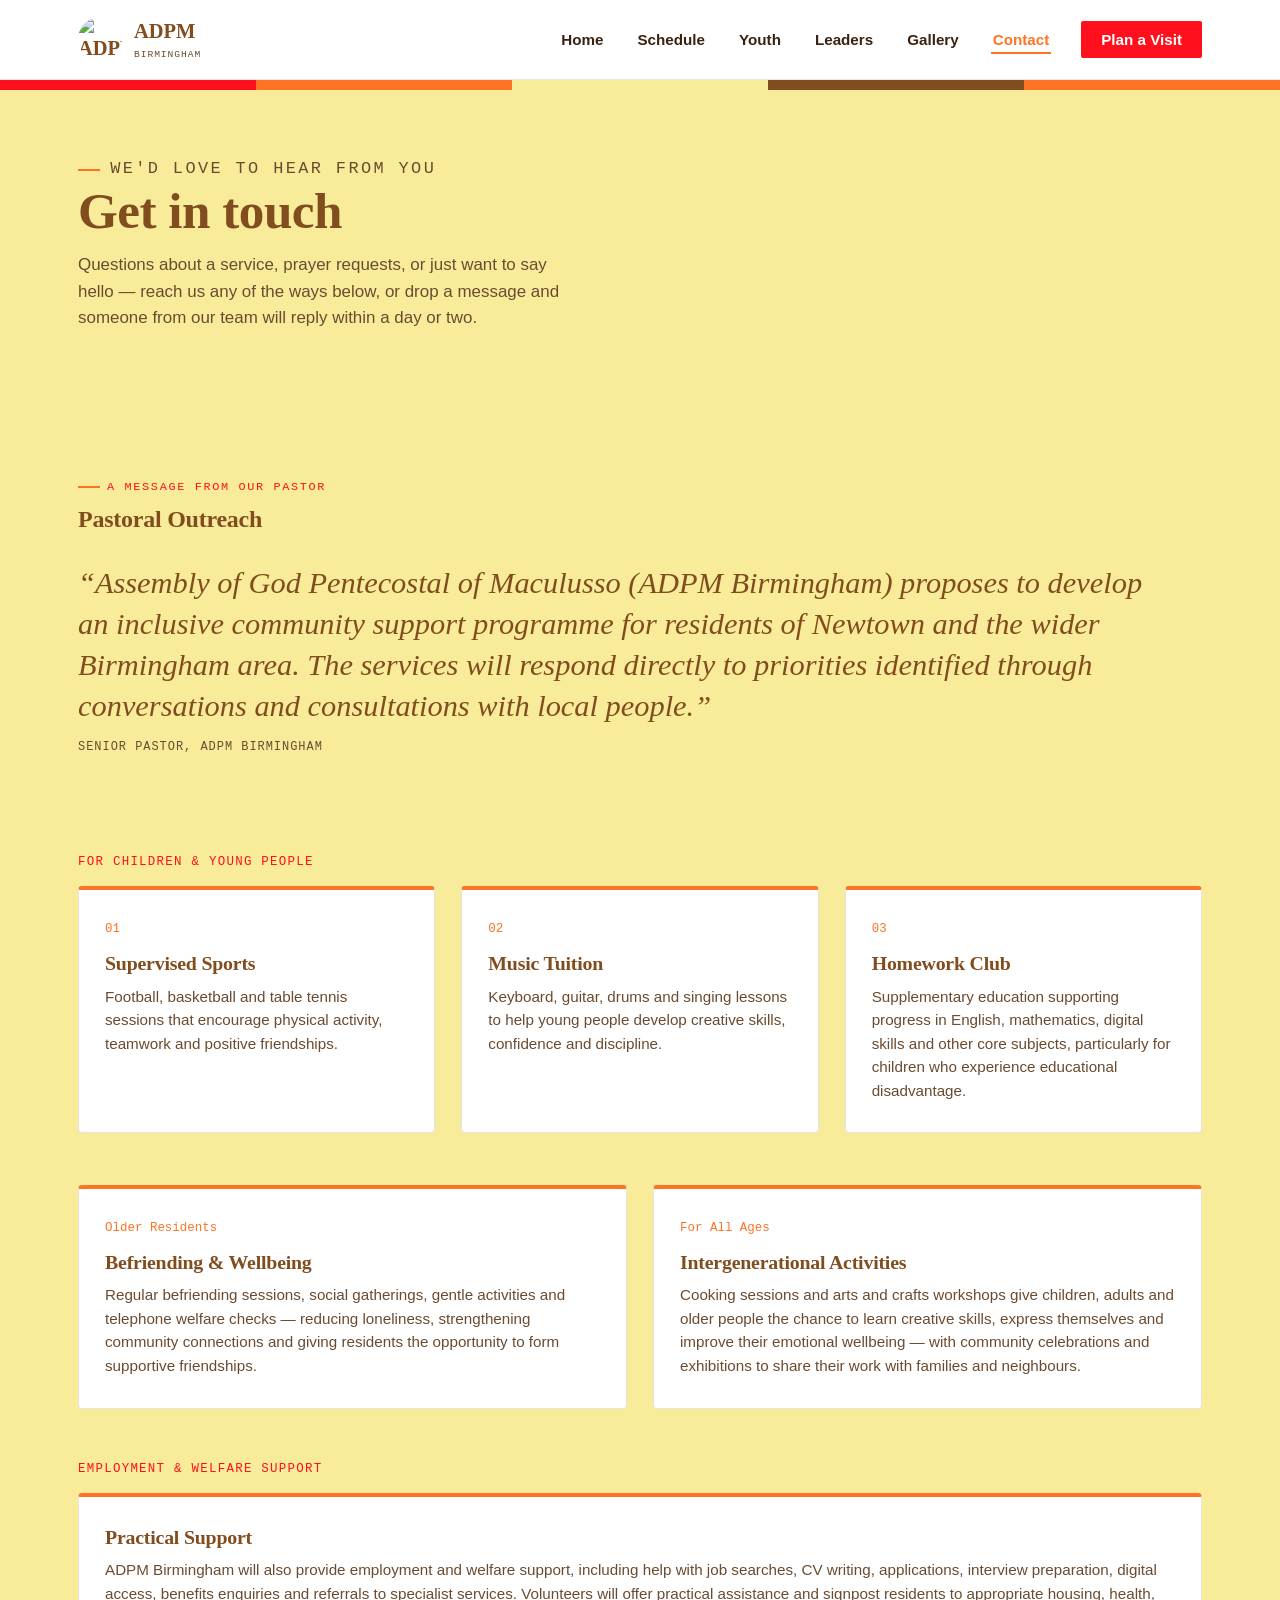
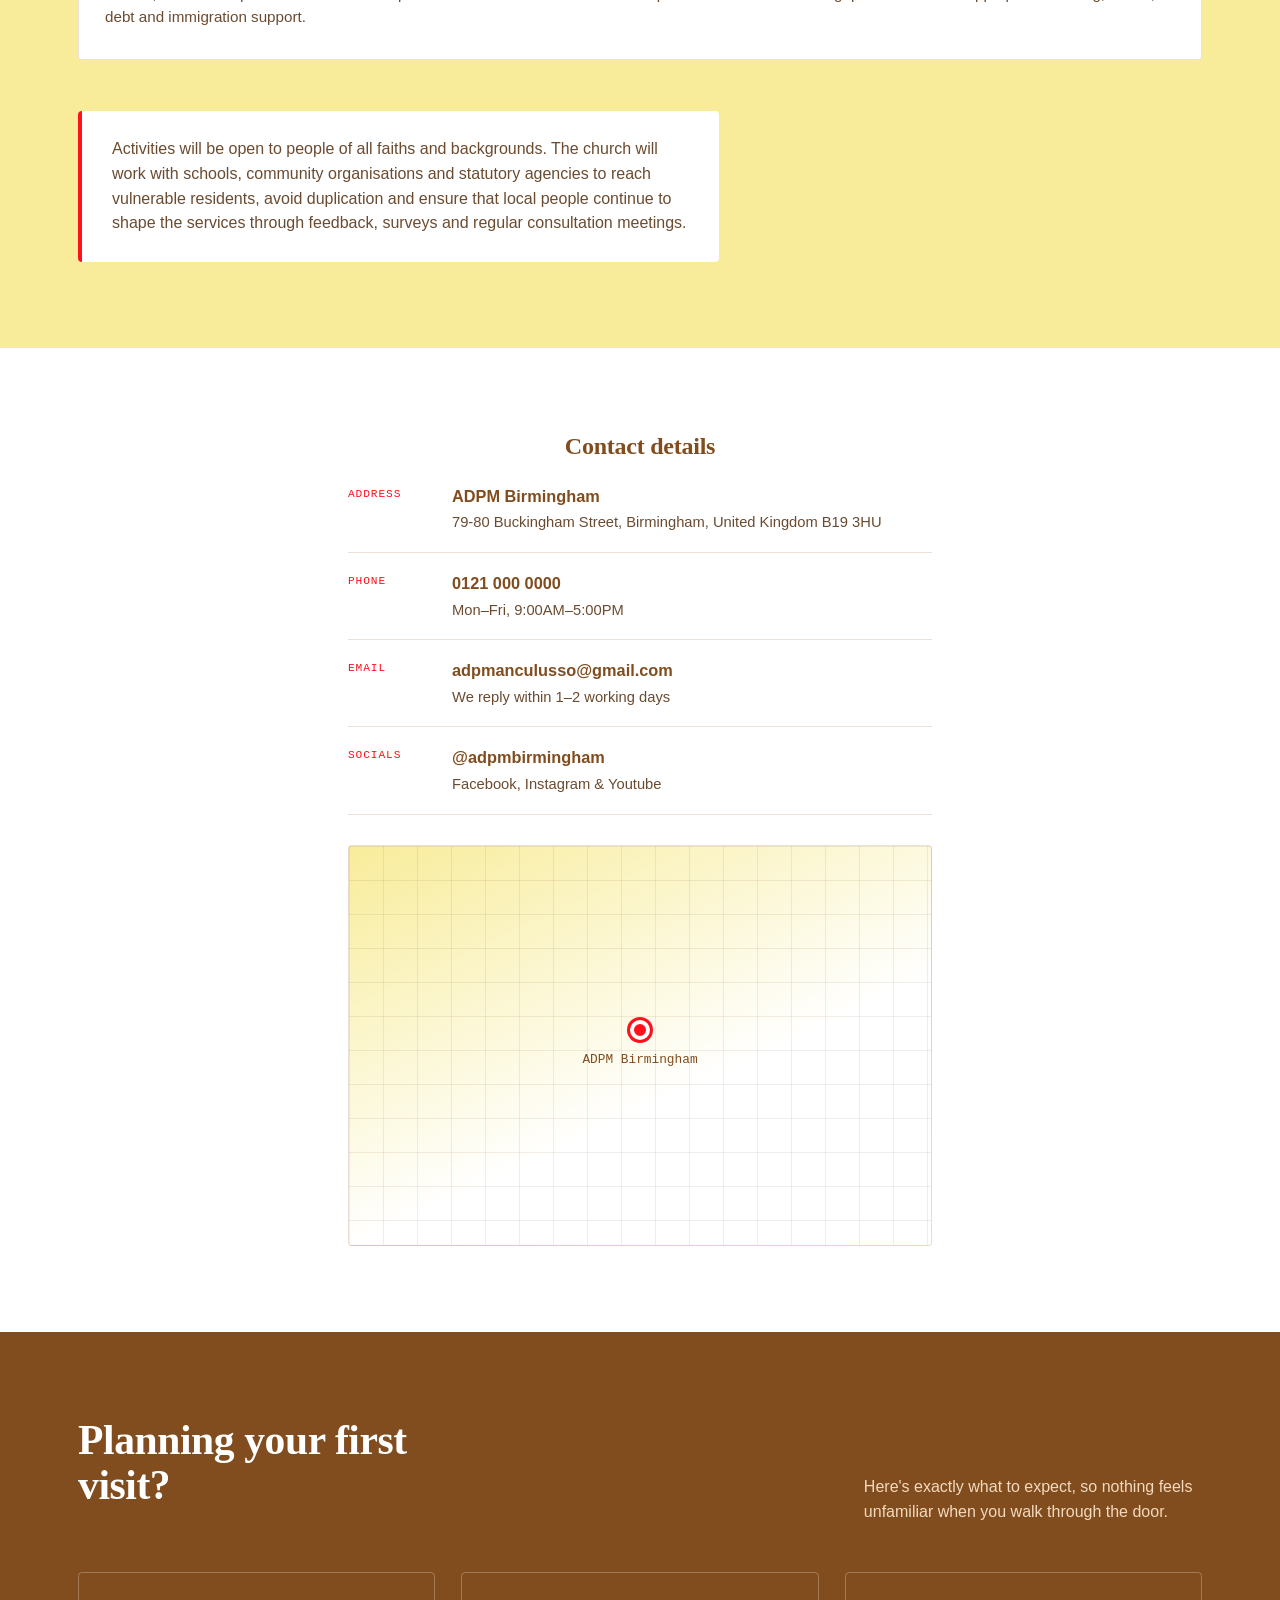
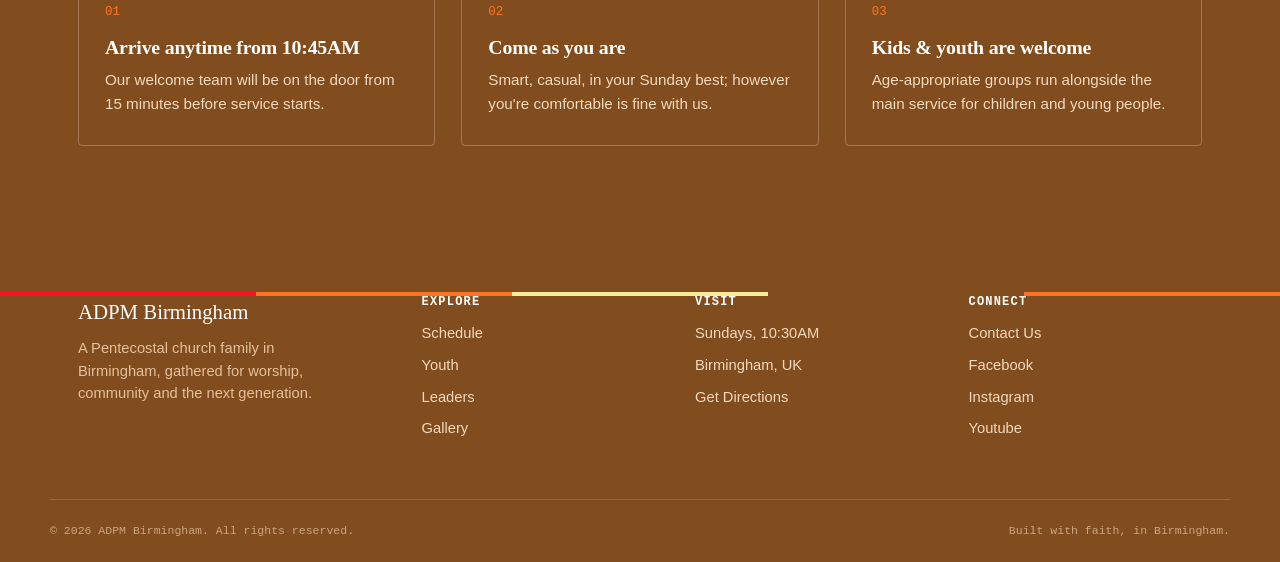
==== html/contact.html @ 6098935a "Add files via upload" ====
<!DOCTYPE html>
<html lang="en">
<head>
<meta charset="UTF-8">
<meta name="viewport" content="width=device-width, initial-scale=1.0">
<meta http-equiv="Content-Security-Policy" content="default-src 'self'; script-src 'self'; style-src 'self' 'unsafe-inline' https://fonts.googleapis.com; font-src 'self' https://fonts.gstatic.com; img-src 'self' data:; connect-src 'self'; object-src 'none'; base-uri 'self'; form-action 'self'; frame-src 'self'; upgrade-insecure-requests">
<meta name="referrer" content="strict-origin-when-cross-origin">
<link rel="icon" type="image/jpeg" href="images/adpm-logo.jpg">
<title>Contact — ADPM Birmingham</title>
<meta name="description" content="Get in touch with ADPM Birmingham, plan your first visit, or find directions to our services.">
<style>
/* ============================================================
   ADPM BIRMINGHAM — shared styles
   Palette: orange #FF7324, cream #F8EC9A, brown #814D1E,
            red #FF101C, white #FFFFFF
   Signature: the "Unity Stripe" — a five-band ribbon standing
   in for a congregation of many threads woven into one.
   ============================================================ */

@import url('https://fonts.googleapis.com/css2?family=Fraunces:ital,opsz,wght@0,9..144,400;0,9..144,500;0,9..144,600;0,9..144,700;0,9..144,900;1,9..144,500&family=Inter:wght@400;500;600;700&family=Space+Mono:wght@400;700&display=swap');

:root{
  --orange:#FF7324;
  --cream:#F8EC9A;
  --brown:#814D1E;
  --red:#FF101C;
  --white:#FFFFFF;

  --ink:#3A2210;              /* body text — brown, softened for reading */
  --ink-soft:#6B4B30;

  --font-display:'Fraunces', Georgia, serif;
  --font-body:'Inter', -apple-system, sans-serif;
  --font-mono:'Space Mono', monospace;

  --radius:2px;
  --container:1180px;
  --stripe-h:10px;
}

*,*::before,*::after{box-sizing:border-box;}
html{scroll-behavior:smooth;}
body{
  margin:0;
  font-family:var(--font-body);
  color:var(--ink);
  background:var(--white);
  -webkit-font-smoothing:antialiased;
  line-height:1.55;
}
img{max-width:100%;display:block;}
a{color:inherit;text-decoration:none;}
h1,h2,h3,h4{
  font-family:var(--font-display);
  color:var(--brown);
  margin:0 0 .4em;
  font-weight:700;
  line-height:1.08;
  letter-spacing:-.01em;
}
p{margin:0 0 1em;}
ul{margin:0;padding:0;list-style:none;}
.container{max-width:var(--container);margin:0 auto;padding:0 28px;}

/* -------- Unity Stripe : the signature element -------- */
.stripe{
  display:flex;
  height:var(--stripe-h);
  width:100%;
}
.stripe span{flex:1;}
.stripe span:nth-child(1){background:var(--red);}
.stripe span:nth-child(2){background:var(--orange);}
.stripe span:nth-child(3){background:var(--cream);}
.stripe span:nth-child(4){background:var(--brown);}
.stripe span:nth-child(5){background:var(--orange);}

.stripe--thin{--stripe-h:4px;}

/* -------- eyebrow / mono labels -------- */
.eyebrow{
  font-family:var(--font-mono);
  text-transform:uppercase;
  letter-spacing:.14em;
  font-size:.74rem;
  color:var(--red);
  display:inline-flex;
  align-items:center;
  gap:.6em;
  margin-bottom:.9em;
}
.eyebrow::before{
  content:'';
  width:22px;height:2px;
  background:var(--orange);
  display:inline-block;
}

/* ==================== HEADER / NAV ==================== */
.site-header{
  position:sticky;top:0;z-index:100;
  background:var(--white);
  border-bottom:1px solid rgba(129,77,30,.14);
}
.nav{
  display:flex;
  align-items:center;
  justify-content:space-between;
  padding:16px 28px;
  max-width:var(--container);
  margin:0 auto;
}
.brand{
  display:flex;
  align-items:center;
  gap:12px;
  font-family:var(--font-display);
  font-weight:700;
  font-size:1.28rem;
  color:var(--brown);
}
.brand-mark{
  width:44px;height:44px;
  border-radius:50%;
  overflow:hidden;
  object-fit:cover;
  flex-shrink:0;
}
.brand small{
  display:block;
  font-family:var(--font-mono);
  font-weight:400;
  font-size:.6rem;
  letter-spacing:.1em;
  color:var(--ink-soft);
  text-transform:uppercase;
}
.nav-links{
  display:flex;
  align-items:center;
  gap:30px;
  font-family:var(--font-body);
  font-weight:600;
  font-size:.95rem;
}
.nav-links a{
  position:relative;
  padding:6px 2px;
  color:var(--ink);
}
.nav-links a::after{
  content:'';
  position:absolute;left:0;bottom:0;
  width:0;height:2px;
  background:var(--orange);
  transition:width .2s ease;
}
.nav-links a:hover::after,
.nav-links a[aria-current="page"]::after{width:100%;}
.nav-links a[aria-current="page"]{color:var(--orange);}
.nav-cta{
  background:var(--red);
  color:var(--white) !important;
  padding:10px 20px !important;
  border-radius:var(--radius);
  font-weight:700 !important;
}
.nav-cta::after{display:none;}
.nav-cta:hover{background:var(--orange);}

.nav-toggle{
  display:none;
  background:none;border:none;cursor:pointer;
  width:40px;height:40px;
  align-items:center;justify-content:center;
}
.nav-toggle span,
.nav-toggle span::before,
.nav-toggle span::after{
  content:'';
  display:block;
  width:22px;height:2px;
  background:var(--brown);
  position:relative;
  transition:.2s;
}
.nav-toggle span::before{position:absolute;top:-7px;}
.nav-toggle span::after{position:absolute;top:7px;}

@media (max-width:860px){
  .nav-toggle{display:flex;}
  .nav-links{
    position:fixed;
    inset:65px 0 0 0;
    background:var(--white);
    flex-direction:column;
    align-items:flex-start;
    padding:30px 28px;
    gap:22px;
    font-size:1.1rem;
    transform:translateY(-110%);
    transition:transform .25s ease;
    border-top:1px solid rgba(129,77,30,.14);
    height:calc(100vh - 65px);
    overflow-y:auto;
  }
  .nav-links.open{transform:translateY(0);}
  .nav-cta{margin-top:6px;}
}

/* ==================== BUTTONS ==================== */
.btn{
  display:inline-flex;
  align-items:center;
  gap:.5em;
  font-family:var(--font-body);
  font-weight:700;
  font-size:.95rem;
  padding:14px 26px;
  border-radius:var(--radius);
  border:2px solid transparent;
  cursor:pointer;
  transition:transform .15s ease, background .2s ease, color .2s ease;
}
.btn:hover{transform:translateY(-2px);}
.btn-primary{background:var(--orange);color:var(--white);}
.btn-primary:hover{background:var(--red);}
.btn-ghost{border-color:var(--brown);color:var(--brown);background:transparent;}
.btn-ghost:hover{background:var(--brown);color:var(--white);}
.btn-ghost.on-dark{border-color:var(--white);color:var(--white);}
.btn-ghost.on-dark:hover{background:var(--white);color:var(--brown);}

/* ==================== HERO ==================== */
.hero{
  position:relative;
  background:var(--white);
  padding:88px 0 0;
  overflow:hidden;
}
.hero-grid{
  display:grid;
  grid-template-columns:1.1fr .9fr;
  gap:50px;
  align-items:center;
  padding-bottom:70px;
}
.hero h1{
  font-size:clamp(2.6rem,5.4vw,4.3rem);
  margin-bottom:.28em;
}
.hero h1 em{
  font-style:italic;
  color:var(--orange);
}
.hero .lede{
  font-size:1.14rem;
  color:var(--ink-soft);
  max-width:46ch;
  margin-bottom:1.6em;
}
.hero-actions{display:flex;gap:16px;flex-wrap:wrap;margin-bottom:2em;}

.hero-art{
  position:relative;
  aspect-ratio:4/5;
  border-radius:6px;
  background:
    radial-gradient(circle at 30% 20%, rgba(248,236,154,.9), transparent 55%),
    radial-gradient(circle at 75% 70%, rgba(255,16,28,.18), transparent 50%),
    linear-gradient(155deg, var(--orange), var(--brown) 82%);
  display:flex;
  align-items:flex-end;
  padding:26px;
  overflow:hidden;
}
.hero-art::before{
  content:'';
  position:absolute;
  inset:0;
  background-image:repeating-linear-gradient(115deg, rgba(255,255,255,.08) 0 2px, transparent 2px 34px);
}
.hero-art-card{
  position:relative;
  background:rgba(255,255,255,.94);
  color:var(--brown);
  padding:16px 18px;
  border-radius:3px;
  font-family:var(--font-mono);
  font-size:.78rem;
  line-height:1.5;
  width:100%;
}
.hero-art-card b{display:block;font-family:var(--font-display);font-size:1.1rem;font-weight:700;margin-bottom:2px;}

.hero-strip-row{
  display:flex;
  flex-wrap:wrap;
  gap:0 40px;
  padding:22px 0;
  border-top:1px solid rgba(129,77,30,.16);
}
.hero-strip-row div{
  font-family:var(--font-mono);
  font-size:.78rem;
  color:var(--ink-soft);
  padding:6px 0;
}
.hero-strip-row b{color:var(--brown);font-size:.85rem;}

@media (max-width:900px){
  .hero-grid{grid-template-columns:1fr;padding-bottom:40px;}
  .hero-art{aspect-ratio:16/10;}
}

/* ==================== SECTION HELPERS ==================== */
section{padding:86px 0;}
.section-cream{background:var(--cream);}
.section-brown{background:var(--brown);color:var(--white);}
.section-brown h2, .section-brown h3{color:var(--white);}
.section-head{
  display:flex;
  justify-content:space-between;
  align-items:flex-end;
  gap:30px;
  margin-bottom:48px;
  flex-wrap:wrap;
}
.section-head h2{font-size:clamp(1.9rem,3.4vw,2.6rem);max-width:16ch;}
.section-head p{max-width:38ch;color:var(--ink-soft);margin:0;}
.section-brown .section-head p{color:#F3D9BE;}

/* ==================== CARDS ==================== */
.grid{display:grid;gap:26px;}
.grid-3{grid-template-columns:repeat(3,1fr);}
.grid-4{grid-template-columns:repeat(4,1fr);}
.grid-2{grid-template-columns:repeat(2,1fr);}
@media (max-width:900px){
  .grid-3,.grid-4{grid-template-columns:repeat(2,1fr);}
}
@media (max-width:600px){
  .grid-3,.grid-4,.grid-2{grid-template-columns:1fr;}
}

.card{
  background:var(--white);
  border:1px solid rgba(129,77,30,.16);
  border-radius:4px;
  padding:30px 26px;
  position:relative;
}
.card .num{
  font-family:var(--font-mono);
  color:var(--orange);
  font-size:.78rem;
  margin-bottom:14px;
  display:block;
}
.card h3{font-size:1.24rem;margin-bottom:.5em;}
.card p{color:var(--ink-soft);font-size:.95rem;margin-bottom:0;}
.card-accent{border-top:4px solid var(--orange);}

/* service-time cards */
.time-card{
  background:var(--white);
  border-radius:4px;
  padding:26px;
  border-left:4px solid var(--red);
}
.time-card .day{font-family:var(--font-mono);text-transform:uppercase;letter-spacing:.1em;font-size:.75rem;color:var(--red);}
.time-card h3{margin:.3em 0 .25em;font-size:1.35rem;}
.time-card .when{font-family:var(--font-mono);font-size:.85rem;color:var(--ink-soft);}

/* people cards */
.person{
  background:var(--white);
  border:1px solid rgba(129,77,30,.16);
  border-radius:4px;
  overflow:hidden;
}
.person-photo{
  aspect-ratio:1/1;
  background:linear-gradient(150deg,var(--orange),var(--brown));
  position:relative;
  display:flex;
  align-items:center;
  justify-content:center;
}
.person-photo::after{
  content:'';
  position:absolute;inset:0;
  background-image:repeating-linear-gradient(45deg, rgba(255,255,255,.08) 0 2px, transparent 2px 22px);
}
.person-initials{
  position:relative;
  font-family:var(--font-display);
  font-size:2.6rem;
  color:rgba(255,255,255,.92);
  font-weight:700;
}
.person-body{padding:20px 22px 24px;}
.person-body h3{font-size:1.12rem;margin-bottom:.15em;}
.person-role{
  font-family:var(--font-mono);
  font-size:.72rem;
  text-transform:uppercase;
  letter-spacing:.08em;
  color:var(--orange);
  display:block;
  margin-bottom:.7em;
}
.person-body p{font-size:.9rem;color:var(--ink-soft);margin:0;}

/* quote */
.quote{
  font-family:var(--font-display);
  font-style:italic;
  font-size:clamp(1.3rem,2.6vw,1.9rem);
  max-width:26ch;
  color:var(--brown);
  line-height:1.35;
}
.quote cite{
  display:block;
  font-family:var(--font-mono);
  font-style:normal;
  font-size:.75rem;
  color:var(--ink-soft);
  margin-top:1em;
  text-transform:uppercase;
  letter-spacing:.08em;
}

/* schedule table */
.schedule-table{width:100%;border-collapse:collapse;background:var(--white);}
.schedule-table th,.schedule-table td{
  text-align:left;
  padding:16px 18px;
  border-bottom:1px solid rgba(129,77,30,.16);
}
.schedule-table th{
  font-family:var(--font-mono);
  text-transform:uppercase;
  font-size:.72rem;
  letter-spacing:.08em;
  color:var(--red);
}
.schedule-table td.day-cell{
  font-family:var(--font-display);
  font-weight:700;
  color:var(--brown);
  font-size:1.05rem;
}
.schedule-table tr:last-child td{border-bottom:none;}
.table-wrap{overflow-x:auto;border:1px solid rgba(129,77,30,.16);border-radius:4px;}

/* gallery */
.gallery-grid{
  display:grid;
  grid-template-columns:repeat(4,1fr);
  gap:14px;
}
@media (max-width:900px){.gallery-grid{grid-template-columns:repeat(2,1fr);}}
.gallery-tile{
  position:relative;
  aspect-ratio:1/1;
  border-radius:3px;
  overflow:hidden;
  display:flex;
  align-items:flex-end;
  cursor:pointer;
}
.gallery-tile::after{
  content:'';
  position:absolute;inset:0;
  background:linear-gradient(0deg, rgba(58,34,16,.72) 0%, transparent 55%);
}
.gallery-tile span{
  position:relative;
  color:var(--white);
  font-family:var(--font-mono);
  font-size:.72rem;
  padding:14px;
  letter-spacing:.03em;
}
.gallery-tile.big{grid-column:span 2;grid-row:span 2;}
@media (max-width:600px){.gallery-tile.big{grid-column:span 2;grid-row:span 1;}}

.filter-row{
  display:flex;
  gap:10px;
  flex-wrap:wrap;
  margin-bottom:34px;
}
.filter-pill{
  font-family:var(--font-mono);
  font-size:.75rem;
  text-transform:uppercase;
  letter-spacing:.06em;
  padding:9px 16px;
  border:1px solid var(--brown);
  border-radius:20px;
  color:var(--brown);
  background:transparent;
  cursor:pointer;
  transition:.2s;
}
.filter-pill.active,.filter-pill:hover{background:var(--brown);color:var(--white);}

/* lightbox */
.lightbox{
  position:fixed;inset:0;
  background:rgba(58,34,16,.92);
  display:none;
  align-items:center;
  justify-content:center;
  z-index:1000;
  padding:40px;
  flex-direction:column;
  gap:16px;
}
.lightbox.open{display:flex;}
.lightbox-frame{
  width:min(640px,90vw);
  aspect-ratio:4/3;
  border-radius:4px;
  display:flex;align-items:center;justify-content:center;
  color:var(--white);
  font-family:var(--font-display);
  font-size:1.6rem;
  text-align:center;
  padding:20px;
}
.lightbox-cap{color:var(--cream);font-family:var(--font-mono);font-size:.85rem;}
.lightbox-close{
  color:var(--white);
  font-family:var(--font-mono);
  background:none;border:1px solid var(--white);
  padding:8px 16px;border-radius:20px;cursor:pointer;
}

/* forms */
.form-grid{display:grid;grid-template-columns:1fr 1fr;gap:20px;}
.form-grid .full{grid-column:1/-1;}
@media (max-width:640px){.form-grid{grid-template-columns:1fr;}}
label{
  display:block;
  font-family:var(--font-mono);
  font-size:.72rem;
  text-transform:uppercase;
  letter-spacing:.08em;
  color:var(--brown);
  margin-bottom:8px;
}
input,select,textarea{
  width:100%;
  font-family:var(--font-body);
  font-size:.95rem;
  padding:13px 14px;
  border:1px solid rgba(129,77,30,.35);
  border-radius:3px;
  background:var(--white);
  color:var(--ink);
}
input:focus,select:focus,textarea:focus{
  outline:2px solid var(--orange);
  outline-offset:1px;
}
textarea{resize:vertical;min-height:130px;}

/* contact info list */
.info-list li{
  display:flex;
  gap:16px;
  padding:18px 0;
  border-bottom:1px solid rgba(129,77,30,.16);
}
.info-list li:first-child{padding-top:0;}
.info-list .tag{
  font-family:var(--font-mono);
  font-size:.7rem;
  text-transform:uppercase;
  letter-spacing:.08em;
  color:var(--red);
  width:88px;
  flex-shrink:0;
  padding-top:2px;
}
.info-list b{display:block;color:var(--brown);font-size:1.02rem;}
.info-list p{margin:2px 0 0;color:var(--ink-soft);font-size:.92rem;}

.map-block{
  aspect-ratio:16/11;
  border-radius:4px;
  background:
    linear-gradient(155deg, var(--cream), var(--white) 60%);
  border:1px solid rgba(129,77,30,.18);
  position:relative;
  overflow:hidden;
  display:flex;align-items:center;justify-content:center;
}
.map-block::before{
  content:'';
  position:absolute;inset:0;
  background-image:
    linear-gradient(rgba(129,77,30,.10) 1px, transparent 1px),
    linear-gradient(90deg, rgba(129,77,30,.10) 1px, transparent 1px);
  background-size:34px 34px;
}
.map-pin{
  position:relative;
  text-align:center;
  font-family:var(--font-mono);
  font-size:.8rem;
  color:var(--brown);
}
.map-pin .dot{
  width:20px;height:20px;
  background:var(--red);
  border:4px solid var(--white);
  border-radius:50%;
  margin:0 auto 10px;
  box-shadow:0 0 0 3px var(--red);
}

/* CTA band */
.cta-band{
  background:var(--red);
  color:var(--white);
  text-align:center;
  padding:80px 0;
}
.cta-band h2{color:var(--white);font-size:clamp(2rem,4vw,2.8rem);max-width:20ch;margin:0 auto .3em;}
.cta-band p{color:#FFD9D3;max-width:44ch;margin:0 auto 1.8em;}
.cta-actions{display:flex;justify-content:center;gap:16px;flex-wrap:wrap;}

/* page header (non-home pages) */
.page-header{
  padding:64px 0 54px;
  background:var(--cream);
  position:relative;
}
.page-header h1{font-size:clamp(2.2rem,4.6vw,3.2rem);margin-bottom:.28em;}
.page-header p{max-width:52ch;color:var(--ink-soft);font-size:1.06rem;margin:0;}

/* ==================== FOOTER ==================== */
.site-footer{
  background:var(--brown);
  color:#F3D9BE;
  padding-top:60px;
}
.footer-grid{
  display:grid;
  grid-template-columns:1.3fr 1fr 1fr 1fr;
  gap:40px;
  padding-bottom:50px;
}
@media (max-width:800px){.footer-grid{grid-template-columns:1fr 1fr;}}
@media (max-width:520px){.footer-grid{grid-template-columns:1fr;}}
.footer-grid h4{
  color:var(--white);
  font-family:var(--font-mono);
  text-transform:uppercase;
  font-size:.75rem;
  letter-spacing:.1em;
  margin-bottom:1.1em;
}
.footer-grid li{margin-bottom:.6em;font-size:.92rem;}
.footer-grid a:hover{color:var(--cream);}
.footer-brand{font-family:var(--font-display);color:var(--white);font-size:1.3rem;margin-bottom:.4em;}
.footer-tag{max-width:32ch;font-size:.92rem;color:#E4C09B;}
.footer-bottom{
  border-top:1px solid rgba(255,255,255,.14);
  padding:22px 0;
  display:flex;
  justify-content:space-between;
  gap:14px;
  flex-wrap:wrap;
  font-family:var(--font-mono);
  font-size:.72rem;
  color:#CBA57C;
}

/* skip link / a11y */
.skip-link{
  position:absolute;left:-999px;top:auto;
  background:var(--brown);color:var(--white);
  padding:10px 16px;z-index:2000;
}
.skip-link:focus{left:12px;top:12px;}
:focus-visible{outline:2px solid var(--orange);outline-offset:2px;}

@media (prefers-reduced-motion:reduce){
  *{transition:none !important;scroll-behavior:auto !important;}
}

</style>
</head>
<body>
<a class="skip-link" href="#main">Skip to content</a>

<header class="site-header">
  <nav class="nav" aria-label="Primary">
    <a href="index.html" class="brand">
      <img src="images/adpm-logo.jpg" alt="ADPM Birmingham logo" class="brand-mark">
      <span>ADPM<small>Birmingham</small></span>
    </a>
    <button class="nav-toggle" aria-label="Toggle menu" aria-expanded="false">
      <span></span>
    </button>
    <ul class="nav-links">
      <li><a href="index.html">Home</a></li>
      <li><a href="schedule.html">Schedule</a></li>
      <li><a href="youth.html">Youth</a></li>
      <li><a href="leaders.html">Leaders</a></li>
      <li><a href="gallery.html">Gallery</a></li>
      <li><a href="contact.html" aria-current="page">Contact</a></li>
      <li><a href="contact.html#visit" class="nav-cta">Plan a Visit</a></li>
    </ul>
  </nav>
</header>
<div class="stripe" aria-hidden="true"><span></span><span></span><span></span><span></span><span></span></div>

<main id="main">

  <div class="page-header">
    <div class="container">
      <p class="eyebrow">We'd love to hear from you</p>
      <h1>Get in touch</h1>
      <p>Questions about a service, prayer requests, or just want to say hello — reach us any of the ways below, or drop a message and someone from our team will reply within a day or two.</p>
    </div>
  </div>

  <!-- PASTORAL OUTREACH -->
  <section class="section-cream">
    <div class="container">
      <p class="eyebrow">A Message from Our Pastor</p>
      <h2 style="max-width:20ch;">Pastoral Outreach</h2>
      <p class="quote" style="max-width:72ch;margin:1em 0 3.2em;">&ldquo;Assembly of God Pentecostal of Maculusso (ADPM Birmingham) proposes to develop an inclusive community support programme for residents of Newtown and the wider Birmingham area. The services will respond directly to priorities identified through conversations and consultations with local people.&rdquo;<cite>Senior Pastor, ADPM Birmingham</cite></p>

      <p style="font-family:var(--font-mono);text-transform:uppercase;letter-spacing:.1em;font-size:.78rem;color:var(--red);margin-bottom:1.1em;">For Children &amp; Young People</p>
      <div class="grid grid-3" style="margin-bottom:3.2em;">
        <div class="card card-accent">
          <span class="num">01</span>
          <h3>Supervised Sports</h3>
          <p>Football, basketball and table tennis sessions that encourage physical activity, teamwork and positive friendships.</p>
        </div>
        <div class="card card-accent">
          <span class="num">02</span>
          <h3>Music Tuition</h3>
          <p>Keyboard, guitar, drums and singing lessons to help young people develop creative skills, confidence and discipline.</p>
        </div>
        <div class="card card-accent">
          <span class="num">03</span>
          <h3>Homework Club</h3>
          <p>Supplementary education supporting progress in English, mathematics, digital skills and other core subjects, particularly for children who experience educational disadvantage.</p>
        </div>
      </div>

      <div class="grid grid-2" style="margin-bottom:3.2em;">
        <div class="card card-accent">
          <span class="num">Older Residents</span>
          <h3>Befriending &amp; Wellbeing</h3>
          <p>Regular befriending sessions, social gatherings, gentle activities and telephone welfare checks — reducing loneliness, strengthening community connections and giving residents the opportunity to form supportive friendships.</p>
        </div>
        <div class="card card-accent">
          <span class="num">For All Ages</span>
          <h3>Intergenerational Activities</h3>
          <p>Cooking sessions and arts and crafts workshops give children, adults and older people the chance to learn creative skills, express themselves and improve their emotional wellbeing — with community celebrations and exhibitions to share their work with families and neighbours.</p>
        </div>
      </div>

      <p style="font-family:var(--font-mono);text-transform:uppercase;letter-spacing:.1em;font-size:.78rem;color:var(--red);margin-bottom:1.1em;">Employment &amp; Welfare Support</p>
      <div class="card card-accent" style="margin-bottom:3.2em;">
        <h3>Practical Support</h3>
        <p>ADPM Birmingham will also provide employment and welfare support, including help with job searches, CV writing, applications, interview preparation, digital access, benefits enquiries and referrals to specialist services. Volunteers will offer practical assistance and signpost residents to appropriate housing, health, debt and immigration support.</p>
      </div>

      <div style="background:var(--white);border-left:4px solid var(--red);border-radius:4px;padding:26px 30px;max-width:72ch;">
        <p style="margin:0;color:var(--ink-soft);">Activities will be open to people of all faiths and backgrounds. The church will work with schools, community organisations and statutory agencies to reach vulnerable residents, avoid duplication and ensure that local people continue to shape the services through feedback, surveys and regular consultation meetings.</p>
      </div>
    </div>
  </section>

  <section>
    <div class="container" style="max-width:640px;margin:0 auto;">
      <div>
        <h2 style="font-size:1.5rem;margin-bottom:1em;text-align:center;">Contact details</h2>
        <ul class="info-list">
          <li>
            <span class="tag">Address</span>
            <div><b>ADPM Birmingham</b><p>79-80 Buckingham Street, Birmingham, United Kingdom B19 3HU</p></div>
          </li>
          <li>
            <span class="tag">Phone</span>
            <div><b>0121 000 0000</b><p>Mon–Fri, 9:00AM–5:00PM</p></div>
          </li>
          <li>
            <span class="tag">Email</span>
            <div><b>adpmanculusso@gmail.com</b><p>We reply within 1–2 working days</p></div>
          </li>
          <li>
            <span class="tag">Socials</span>
            <div><b>@adpmbirmingham</b><p>Facebook, Instagram &amp; Youtube</p></div>
          </li>
        </ul>
        <div class="map-block" style="margin-top:30px;">
          <div class="map-pin">
            <div class="dot"></div>
            ADPM Birmingham
          </div>
        </div>
      </div>
    </div>
  </section>


  <!-- PLAN A VISIT -->
  <section id="visit" class="section-brown">
    <div class="container">
      <div class="section-head">
        <h2>Planning your first visit?</h2>
        <p>Here's exactly what to expect, so nothing feels unfamiliar when you walk through the door.</p>
      </div>
      <div class="grid grid-3">
        <div class="card" style="background:transparent;border-color:rgba(255,255,255,.25);">
          <span class="num">01</span>
          <h3 style="color:var(--white);">Arrive anytime from 10:45AM</h3>
          <p style="color:#F3D9BE;">Our welcome team will be on the door from 15 minutes before service starts.</p>
        </div>
        <div class="card" style="background:transparent;border-color:rgba(255,255,255,.25);">
          <span class="num">02</span>
          <h3 style="color:var(--white);">Come as you are</h3>
          <p style="color:#F3D9BE;">Smart, casual, in your Sunday best; however you're comfortable is fine with us.</p>
        </div>
        <div class="card" style="background:transparent;border-color:rgba(255,255,255,.25);">
          <span class="num">03</span>
          <h3 style="color:var(--white);">Kids &amp; youth are welcome</h3>
          <p style="color:#F3D9BE;">Age-appropriate groups run alongside the main service for children and young people.</p>
        </div>
      </div>
    </div>
  </section>

</main>

<footer class="site-footer">
  <div class="stripe stripe--thin" aria-hidden="true"><span></span><span></span><span></span><span></span><span></span></div>
  <div class="container footer-grid">
    <div>
      <p class="footer-brand">ADPM Birmingham</p>
      <p class="footer-tag">A Pentecostal church family in Birmingham, gathered for worship, community and the next generation.</p>
    </div>
    <div>
      <h4>Explore</h4>
      <ul>
        <li><a href="schedule.html">Schedule</a></li>
        <li><a href="youth.html">Youth</a></li>
        <li><a href="leaders.html">Leaders</a></li>
        <li><a href="gallery.html">Gallery</a></li>
      </ul>
    </div>
    <div>
      <h4>Visit</h4>
      <ul>
        <li>Sundays, 10:30AM</li>
        <li>Birmingham, UK</li>
        <li><a href="contact.html">Get Directions</a></li>
      </ul>
    </div>
    <div>
      <h4>Connect</h4>
      <ul>
        <li><a href="contact.html">Contact Us</a></li>
        <li><a href="https://www.facebook.com/Adpmaculussouk/">Facebook</a></li>
        <li><a href="https://www.instagram.com/adpmbirmingham/">Instagram</a></li>
        <li><a href="https://www.youtube.com/@adpmaculussobham">Youtube</a></li>
      </ul>
    </div>
  </div>
  <div class="container footer-bottom">
    <span>&copy; 2026 ADPM Birmingham. All rights reserved.</span>
    <span>Built with faith, in Birmingham.</span>
  </div>
</footer>

<script src="js/main.js"></script>
</body>
</html>
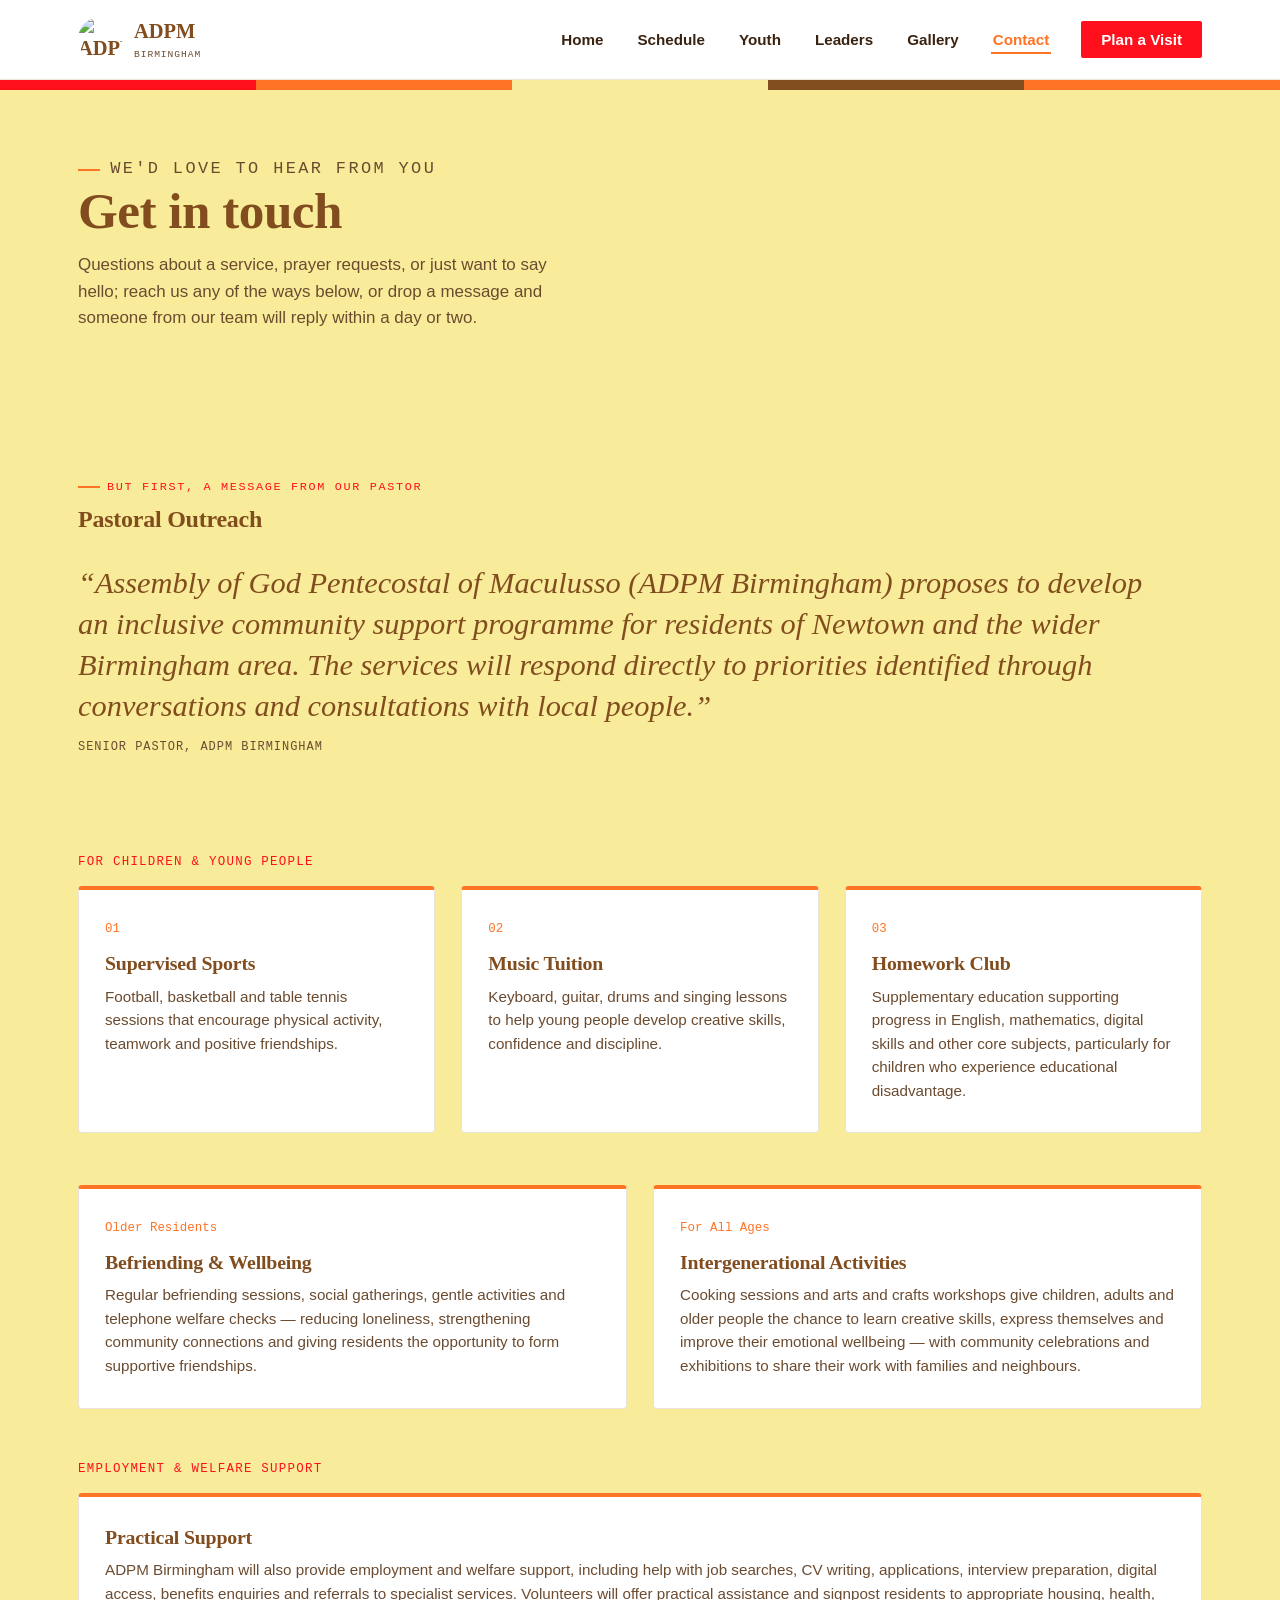
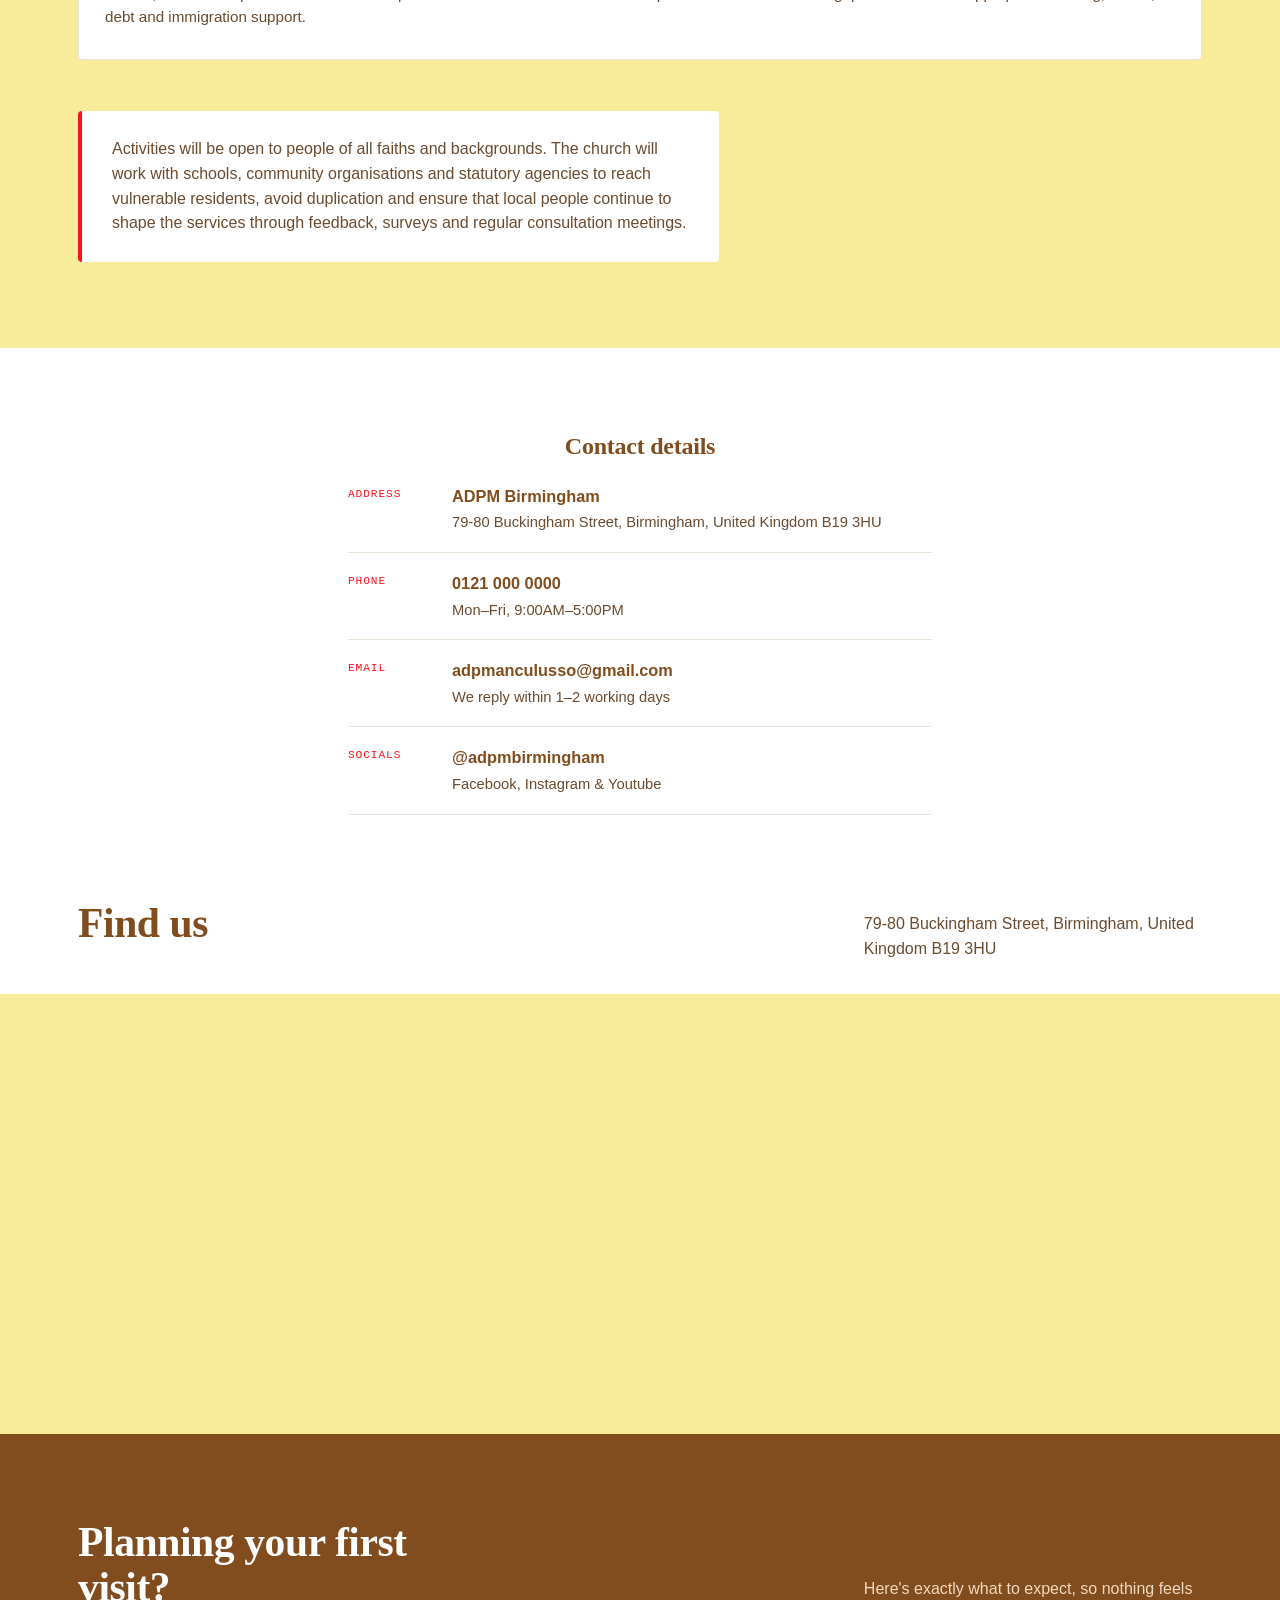
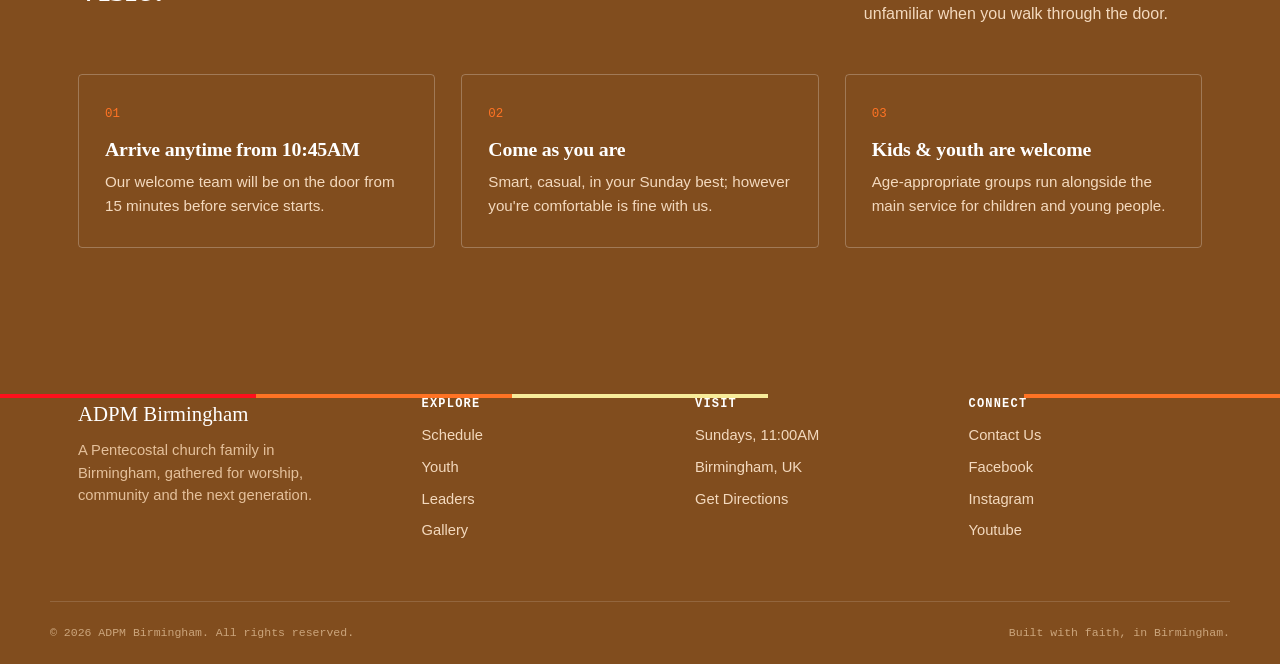
==== commit eeb935ac: "Add files via upload" ====
--- a/html/contact.html
+++ b/html/contact.html
@@ -3,19 +3,12 @@
 <head>
 <meta charset="UTF-8">
 <meta name="viewport" content="width=device-width, initial-scale=1.0">
-<meta http-equiv="Content-Security-Policy" content="default-src 'self'; script-src 'self'; style-src 'self' 'unsafe-inline' https://fonts.googleapis.com; font-src 'self' https://fonts.gstatic.com; img-src 'self' data:; connect-src 'self'; object-src 'none'; base-uri 'self'; form-action 'self'; frame-src 'self'; upgrade-insecure-requests">
+<meta http-equiv="Content-Security-Policy" content="default-src 'self'; script-src 'self'; style-src 'self' 'unsafe-inline' https://fonts.googleapis.com; font-src 'self' https://fonts.gstatic.com; img-src 'self' data:; connect-src 'self'; object-src 'none'; base-uri 'self'; form-action 'self'; frame-src 'self' https://www.google.com https://maps.google.com https://*.google.com; upgrade-insecure-requests">
 <meta name="referrer" content="strict-origin-when-cross-origin">
 <link rel="icon" type="image/jpeg" href="images/adpm-logo.jpg">
 <title>Contact — ADPM Birmingham</title>
 <meta name="description" content="Get in touch with ADPM Birmingham, plan your first visit, or find directions to our services.">
 <style>
-/* ============================================================
-   ADPM BIRMINGHAM — shared styles
-   Palette: orange #FF7324, cream #F8EC9A, brown #814D1E,
-            red #FF101C, white #FFFFFF
-   Signature: the "Unity Stripe" — a five-band ribbon standing
-   in for a congregation of many threads woven into one.
-   ============================================================ */
 
 @import url('https://fonts.googleapis.com/css2?family=Fraunces:ital,opsz,wght@0,9..144,400;0,9..144,500;0,9..144,600;0,9..144,700;0,9..144,900;1,9..144,500&family=Inter:wght@400;500;600;700&family=Space+Mono:wght@400;700&display=swap');
 
@@ -191,7 +184,7 @@
   .nav-toggle{display:flex;}
   .nav-links{
     position:fixed;
-    inset:65px 0 0 0;
+    top:65px;right:0;bottom:0;left:0;
     background:var(--white);
     flex-direction:column;
     align-items:flex-start;
@@ -588,38 +581,16 @@
 .info-list b{display:block;color:var(--brown);font-size:1.02rem;}
 .info-list p{margin:2px 0 0;color:var(--ink-soft);font-size:.92rem;}
 
-.map-block{
-  aspect-ratio:16/11;
-  border-radius:4px;
-  background:
-    linear-gradient(155deg, var(--cream), var(--white) 60%);
-  border:1px solid rgba(129,77,30,.18);
-  position:relative;
-  overflow:hidden;
-  display:flex;align-items:center;justify-content:center;
-}
-.map-block::before{
-  content:'';
-  position:absolute;inset:0;
-  background-image:
-    linear-gradient(rgba(129,77,30,.10) 1px, transparent 1px),
-    linear-gradient(90deg, rgba(129,77,30,.10) 1px, transparent 1px);
-  background-size:34px 34px;
-}
-.map-pin{
-  position:relative;
-  text-align:center;
-  font-family:var(--font-mono);
-  font-size:.8rem;
-  color:var(--brown);
-}
-.map-pin .dot{
-  width:20px;height:20px;
-  background:var(--red);
-  border:4px solid var(--white);
-  border-radius:50%;
-  margin:0 auto 10px;
-  box-shadow:0 0 0 3px var(--red);
+/* full-width map strip */
+.map-embed{
+  width:100%;
+  height:440px;
+  border:0;
+  display:block;
+  background:var(--cream);
+}
+@media (max-width:640px){
+  .map-embed{height:320px;}
 }
 
 /* CTA band */
@@ -704,7 +675,7 @@
       <img src="images/adpm-logo.jpg" alt="ADPM Birmingham logo" class="brand-mark">
       <span>ADPM<small>Birmingham</small></span>
     </a>
-    <button class="nav-toggle" aria-label="Toggle menu" aria-expanded="false">
+    <button type="button" class="nav-toggle" aria-label="Toggle menu" aria-expanded="false">
       <span></span>
     </button>
     <ul class="nav-links">
@@ -726,14 +697,14 @@
     <div class="container">
       <p class="eyebrow">We'd love to hear from you</p>
       <h1>Get in touch</h1>
-      <p>Questions about a service, prayer requests, or just want to say hello — reach us any of the ways below, or drop a message and someone from our team will reply within a day or two.</p>
+      <p>Questions about a service, prayer requests, or just want to say hello; reach us any of the ways below, or drop a message and someone from our team will reply within a day or two.</p>
     </div>
   </div>
 
   <!-- PASTORAL OUTREACH -->
   <section class="section-cream">
     <div class="container">
-      <p class="eyebrow">A Message from Our Pastor</p>
+      <p class="eyebrow">But First, A Message from Our Pastor</p>
       <h2 style="max-width:20ch;">Pastoral Outreach</h2>
       <p class="quote" style="max-width:72ch;margin:1em 0 3.2em;">&ldquo;Assembly of God Pentecostal of Maculusso (ADPM Birmingham) proposes to develop an inclusive community support programme for residents of Newtown and the wider Birmingham area. The services will respond directly to priorities identified through conversations and consultations with local people.&rdquo;<cite>Senior Pastor, ADPM Birmingham</cite></p>
 
@@ -803,16 +774,23 @@
             <div><b>@adpmbirmingham</b><p>Facebook, Instagram &amp; Youtube</p></div>
           </li>
         </ul>
-        <div class="map-block" style="margin-top:30px;">
-          <div class="map-pin">
-            <div class="dot"></div>
-            ADPM Birmingham
-          </div>
-        </div>
       </div>
     </div>
   </section>
 
+  <!-- FIND US MAP -->
+  <section style="padding-top:0;padding-bottom:0;">
+    <div class="container">
+      <div class="section-head" style="margin-bottom:32px;">
+        <h2>Find us</h2>
+        <p>79-80 Buckingham Street, Birmingham, United Kingdom B19 3HU</p>
+      </div>
+    </div>
+    <iframe class="map-embed"
+      src="https://www.google.com/maps/embed?pb=!1m18!1m12!1m3!1d2309.223462549272!2d-1.907214719237385!3d52.48946241803214!2m3!1f0!2f0!3f0!3m2!1i1024!2i768!4f13.1!3m3!1m2!1s0x4870bc93670961a5%3A0xbe4cf97fcf9d59c!2s79%2C%2080%20Buckingham%20St%2C%20Birmingham%20B19%203HU!5e1!3m2!1sen!2suk!4v1788958792185!5m2!1sen!2suk"
+      allowfullscreen loading="lazy" referrerpolicy="no-referrer-when-downgrade"
+      title="Map showing ADPM Birmingham location"></iframe>
+  </section>
 
   <!-- PLAN A VISIT -->
   <section id="visit" class="section-brown">
@@ -862,7 +840,7 @@
     <div>
       <h4>Visit</h4>
       <ul>
-        <li>Sundays, 10:30AM</li>
+        <li>Sundays, 11:00AM</li>
         <li>Birmingham, UK</li>
         <li><a href="contact.html">Get Directions</a></li>
       </ul>
@@ -871,9 +849,9 @@
       <h4>Connect</h4>
       <ul>
         <li><a href="contact.html">Contact Us</a></li>
-        <li><a href="https://www.facebook.com/Adpmaculussouk/">Facebook</a></li>
-        <li><a href="https://www.instagram.com/adpmbirmingham/">Instagram</a></li>
-        <li><a href="https://www.youtube.com/@adpmaculussobham">Youtube</a></li>
+        <li><a href="https://www.facebook.com/Adpmaculussouk/" target="_blank" rel="noopener noreferrer">Facebook</a></li>
+        <li><a href="https://www.instagram.com/adpmbirmingham/" target="_blank" rel="noopener noreferrer">Instagram</a></li>
+        <li><a href="https://www.youtube.com/@adpmaculussobham" target="_blank" rel="noopener noreferrer">Youtube</a></li>
       </ul>
     </div>
   </div>
